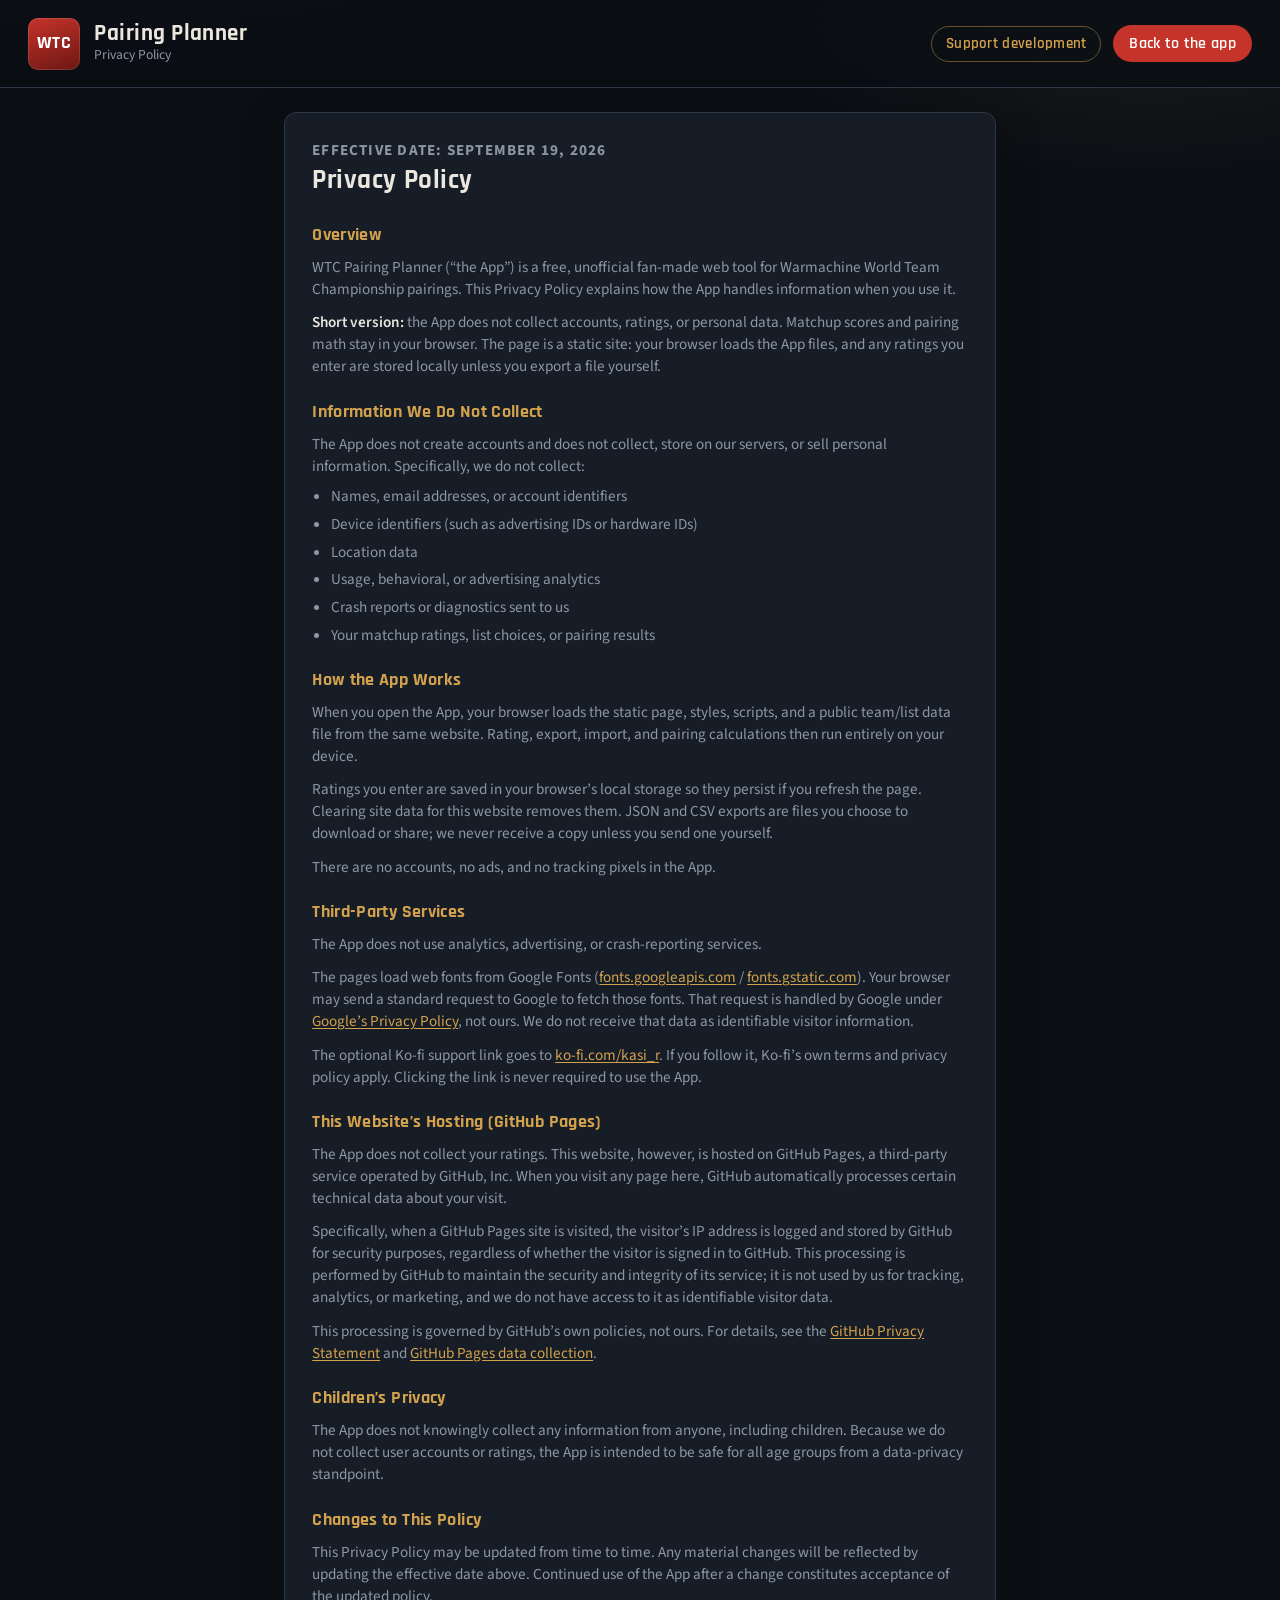
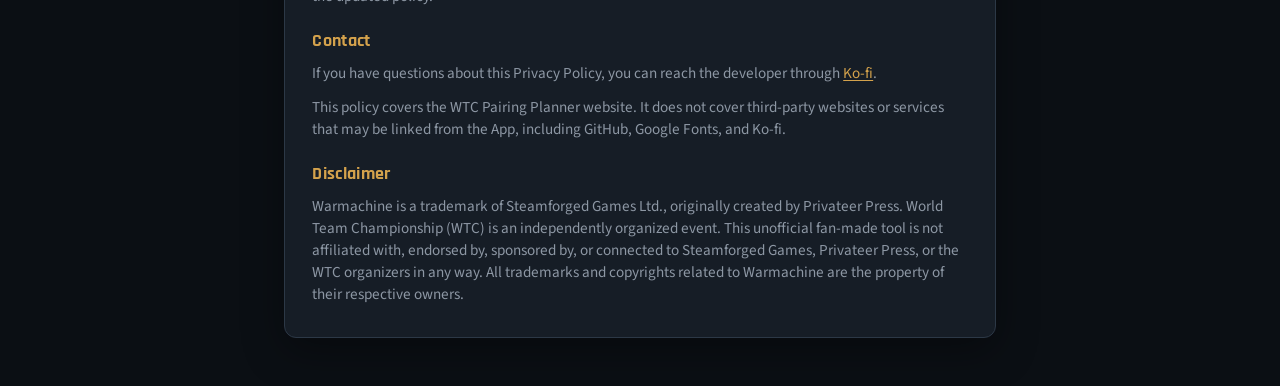
==== privacy.html @ e6e58d4b "Add a disclaimer and privacy policy. Co-authored-by: Cursor <cursoragent@cursor.com>" ====
<!DOCTYPE html>
<html lang="en">
<head>
  <meta charset="UTF-8">
  <meta name="viewport" content="width=device-width, initial-scale=1.0">
  <title>Privacy Policy — WTC Pairing Planner</title>
  <link rel="preconnect" href="https://fonts.googleapis.com">
  <link rel="preconnect" href="https://fonts.gstatic.com" crossorigin>
  <link href="https://fonts.googleapis.com/css2?family=Rajdhani:wght@500;600;700&family=Source+Sans+3:wght@400;500;600;700&display=swap" rel="stylesheet">
  <link rel="stylesheet" href="static/style.css?v=16">
</head>
<body class="legal-page">
  <header class="topbar">
    <a class="brand" href="index.html">
      <span class="brand-mark">WTC</span>
      <div>
        <h1>Pairing Planner</h1>
        <p>Privacy Policy</p>
      </div>
    </a>
    <div class="topbar-end">
      <a class="support-btn" href="https://ko-fi.com/kasi_r" target="_blank" rel="noopener noreferrer">Support development</a>
      <a class="tab" href="index.html">Back to the app</a>
    </div>
  </header>

  <main class="legal-main">
    <article class="legal-article">
      <p class="eyebrow">Effective date: September 19, 2026</p>
      <h2>Privacy Policy</h2>

      <h3>Overview</h3>
      <p>WTC Pairing Planner (“the App”) is a free, unofficial fan-made web tool for Warmachine World Team Championship pairings. This Privacy Policy explains how the App handles information when you use it.</p>
      <p><strong>Short version:</strong> the App does not collect accounts, ratings, or personal data. Matchup scores and pairing math stay in your browser. The page is a static site: your browser loads the App files, and any ratings you enter are stored locally unless you export a file yourself.</p>

      <h3>Information We Do Not Collect</h3>
      <p>The App does not create accounts and does not collect, store on our servers, or sell personal information. Specifically, we do not collect:</p>
      <ul>
        <li>Names, email addresses, or account identifiers</li>
        <li>Device identifiers (such as advertising IDs or hardware IDs)</li>
        <li>Location data</li>
        <li>Usage, behavioral, or advertising analytics</li>
        <li>Crash reports or diagnostics sent to us</li>
        <li>Your matchup ratings, list choices, or pairing results</li>
      </ul>

      <h3>How the App Works</h3>
      <p>When you open the App, your browser loads the static page, styles, scripts, and a public team/list data file from the same website. Rating, export, import, and pairing calculations then run entirely on your device.</p>
      <p>Ratings you enter are saved in your browser’s local storage so they persist if you refresh the page. Clearing site data for this website removes them. JSON and CSV exports are files you choose to download or share; we never receive a copy unless you send one yourself.</p>
      <p>There are no accounts, no ads, and no tracking pixels in the App.</p>

      <h3>Third-Party Services</h3>
      <p>The App does not use analytics, advertising, or crash-reporting services.</p>
      <p>The pages load web fonts from Google Fonts (<a href="https://fonts.googleapis.com" rel="noopener noreferrer">fonts.googleapis.com</a> / <a href="https://fonts.gstatic.com" rel="noopener noreferrer">fonts.gstatic.com</a>). Your browser may send a standard request to Google to fetch those fonts. That request is handled by Google under <a href="https://policies.google.com/privacy" target="_blank" rel="noopener noreferrer">Google’s Privacy Policy</a>, not ours. We do not receive that data as identifiable visitor information.</p>
      <p>The optional Ko-fi support link goes to <a href="https://ko-fi.com/kasi_r" target="_blank" rel="noopener noreferrer">ko-fi.com/kasi_r</a>. If you follow it, Ko-fi’s own terms and privacy policy apply. Clicking the link is never required to use the App.</p>

      <h3>This Website’s Hosting (GitHub Pages)</h3>
      <p>The App does not collect your ratings. This website, however, is hosted on GitHub Pages, a third-party service operated by GitHub, Inc. When you visit any page here, GitHub automatically processes certain technical data about your visit.</p>
      <p>Specifically, when a GitHub Pages site is visited, the visitor’s IP address is logged and stored by GitHub for security purposes, regardless of whether the visitor is signed in to GitHub. This processing is performed by GitHub to maintain the security and integrity of its service; it is not used by us for tracking, analytics, or marketing, and we do not have access to it as identifiable visitor data.</p>
      <p>This processing is governed by GitHub’s own policies, not ours. For details, see the <a href="https://docs.github.com/en/site-policy/privacy-policies/github-general-privacy-statement" target="_blank" rel="noopener noreferrer">GitHub Privacy Statement</a> and <a href="https://docs.github.com/en/pages/getting-started-with-github-pages/about-github-pages#data-collection" target="_blank" rel="noopener noreferrer">GitHub Pages data collection</a>.</p>

      <h3>Children’s Privacy</h3>
      <p>The App does not knowingly collect any information from anyone, including children. Because we do not collect user accounts or ratings, the App is intended to be safe for all age groups from a data-privacy standpoint.</p>

      <h3>Changes to This Policy</h3>
      <p>This Privacy Policy may be updated from time to time. Any material changes will be reflected by updating the effective date above. Continued use of the App after a change constitutes acceptance of the updated policy.</p>

      <h3>Contact</h3>
      <p>If you have questions about this Privacy Policy, you can reach the developer through <a href="https://ko-fi.com/kasi_r" target="_blank" rel="noopener noreferrer">Ko-fi</a>.</p>
      <p>This policy covers the WTC Pairing Planner website. It does not cover third-party websites or services that may be linked from the App, including GitHub, Google Fonts, and Ko-fi.</p>

      <h3>Disclaimer</h3>
      <p>Warmachine is a trademark of Steamforged Games Ltd., originally created by Privateer Press. World Team Championship (WTC) is an independently organized event. This unofficial fan-made tool is not affiliated with, endorsed by, sponsored by, or connected to Steamforged Games, Privateer Press, or the WTC organizers in any way. All trademarks and copyrights related to Warmachine are the property of their respective owners.</p>
    </article>
  </main>
</body>
</html>
---- static/style.css ----
:root {
  --bg: #0b0f14;
  --bg-2: #10161d;
  --surface: #161d26;
  --surface-2: #1d2631;
  --line: #2c3846;
  --text: #ece7de;
  --muted: #8d97a4;
  --crimson: #c5342b;
  --brass: #d4a24c;
  --good: #3ea36d;
  --mid: #c9a227;
  --focus: #4ea3d9;
  --radius: 12px;
  --shadow: 0 12px 40px rgba(0, 0, 0, 0.35);
}

* { box-sizing: border-box; margin: 0; padding: 0; }

html, body { min-height: 100%; }

body {
  font-family: "Source Sans 3", "Segoe UI", system-ui, sans-serif;
  background:
    radial-gradient(1200px 500px at 10% -10%, rgba(197, 52, 43, 0.16), transparent 50%),
    radial-gradient(900px 400px at 90% 0%, rgba(212, 162, 76, 0.08), transparent 45%),
    var(--bg);
  color: var(--text);
  line-height: 1.45;
}

h1, h2, h3, .brand-mark, .tab, .pill, .score-num {
  font-family: Rajdhani, "Segoe UI", sans-serif;
  letter-spacing: 0.02em;
}

.topbar {
  display: flex;
  justify-content: space-between;
  align-items: center;
  gap: 1.5rem;
  padding: 1.1rem 1.75rem;
  border-bottom: 1px solid var(--line);
  background: rgba(11, 15, 20, 0.85);
  backdrop-filter: blur(12px);
  position: sticky;
  top: 0;
  z-index: 20;
}

.brand { display: flex; align-items: center; gap: 0.9rem; }

.brand-mark {
  display: grid;
  place-items: center;
  width: 52px;
  height: 52px;
  border-radius: 10px;
  background: linear-gradient(160deg, var(--crimson), #6d1612);
  color: #fff;
  font-weight: 700;
  font-size: 1.15rem;
  box-shadow: inset 0 0 0 1px rgba(255, 255, 255, 0.12);
}

.brand h1 { font-size: 1.45rem; line-height: 1; }
.brand p { color: var(--muted); font-size: 0.85rem; }

.topbar-end {
  display: flex;
  align-items: center;
  gap: 0.75rem;
  flex-wrap: wrap;
  justify-content: flex-end;
}

.tabs {
  display: flex;
  gap: 0.4rem;
  padding: 0.25rem;
  background: var(--surface);
  border-radius: 999px;
  border: 1px solid var(--line);
}

.support-btn {
  display: inline-flex;
  align-items: center;
  padding: 0.4rem 0.85rem;
  border: 1px solid rgba(212, 162, 76, 0.45);
  border-radius: 999px;
  color: var(--brass);
  text-decoration: none;
  font-family: Rajdhani, "Segoe UI", sans-serif;
  font-size: 0.92rem;
  font-weight: 600;
  letter-spacing: 0.02em;
  background: transparent;
}

.support-btn:hover {
  border-color: var(--brass);
  background: rgba(212, 162, 76, 0.1);
  color: #e8c06a;
}

.tab {
  border: 0;
  background: transparent;
  color: var(--muted);
  padding: 0.45rem 1rem;
  border-radius: 999px;
  font-size: 1rem;
  font-weight: 600;
  cursor: pointer;
}

.tab.active {
  background: var(--crimson);
  color: #fff;
}

main { padding: 1.25rem 1.5rem 1.25rem; max-width: 1400px; margin: 0 auto; }

.about-footer {
  max-width: 720px;
  margin: 0 auto;
  padding: 0.25rem 1.5rem 2.25rem;
  color: var(--muted);
  font-size: 0.84rem;
  line-height: 1.5;
}

.about-footer p + p { margin-top: 0.65rem; }

.about-footer strong { color: var(--text); font-weight: 600; }

.about-footer a {
  color: var(--brass);
  text-decoration: underline;
  text-underline-offset: 2px;
}

.about-footer a:hover { color: #e8c06a; }

.about-footer details { margin-top: 0.85rem; }

.about-footer summary {
  cursor: pointer;
  color: var(--text);
  font-weight: 600;
}

.about-footer details p { margin-top: 0.55rem; }

.brand[href] { text-decoration: none; color: inherit; }

.legal-page .topbar { position: sticky; }

.legal-main {
  max-width: 760px;
  margin: 0 auto;
  padding: 1.5rem 1.5rem 3rem;
}

.legal-article {
  background: var(--surface);
  border: 1px solid var(--line);
  border-radius: var(--radius);
  box-shadow: var(--shadow);
  padding: 1.6rem 1.7rem 2rem;
}

.legal-article h2 {
  font-size: 1.7rem;
  margin-bottom: 1rem;
}

.legal-article h3 {
  font-size: 1.15rem;
  margin: 1.35rem 0 0.45rem;
  color: var(--brass);
}

.legal-article p, .legal-article li {
  color: var(--muted);
  font-size: 0.95rem;
}

.legal-article p + p { margin-top: 0.7rem; }

.legal-article ul {
  margin: 0.55rem 0 0 1.2rem;
  display: grid;
  gap: 0.35rem;
}

.legal-article a {
  color: var(--brass);
  text-underline-offset: 2px;
}

.legal-article a:hover { color: #e8c06a; }

.legal-article strong { color: var(--text); font-weight: 600; }

.legal-page .tab {
  display: inline-block;
  text-decoration: none;
  background: var(--crimson);
  color: #fff;
}

.tab-panel[hidden] { display: none !important; }

#tab-rate {
  display: grid;
  grid-template-columns: 300px minmax(0, 1fr);
  gap: 1.25rem;
}

.sidebar, .workspace, .pair-setup, .pair-card, .empty-state {
  background: var(--surface);
  border: 1px solid var(--line);
  border-radius: var(--radius);
  box-shadow: var(--shadow);
}

.sidebar {
  padding: 1.1rem;
  display: flex;
  flex-direction: column;
  gap: 0.85rem;
  height: fit-content;
  position: sticky;
  top: 92px;
}

.field {
  display: flex;
  flex-direction: column;
  gap: 0.3rem;
  font-size: 0.8rem;
  color: var(--muted);
  font-weight: 600;
  text-transform: uppercase;
  letter-spacing: 0.04em;
}

select, input[type="search"] {
  appearance: none;
  width: 100%;
  border: 1px solid var(--line);
  background: var(--bg-2);
  color: var(--text);
  border-radius: 8px;
  padding: 0.55rem 0.7rem;
  font: inherit;
  text-transform: none;
  letter-spacing: 0;
  font-weight: 500;
}

select:focus, input:focus, .score-btn:focus-visible, .btn:focus-visible, .team-item:focus-visible {
  outline: 2px solid var(--focus);
  outline-offset: 2px;
}

.progress-card { background: var(--surface-2); border-radius: 10px; padding: 0.8rem; }
.progress-head { display: flex; justify-content: space-between; font-size: 0.85rem; margin-bottom: 0.45rem; }
.progress-bar { height: 8px; background: var(--bg); border-radius: 99px; overflow: hidden; }
#rate-progress-fill {
  height: 100%;
  width: 0;
  background: linear-gradient(90deg, var(--crimson), var(--brass));
  transition: width 0.25s;
}

.hint { color: var(--muted); font-size: 0.85rem; font-weight: 400; text-transform: none; letter-spacing: 0; }
.hint kbd {
  display: inline-block;
  border: 1px solid var(--line);
  background: var(--bg);
  border-radius: 4px;
  padding: 0 0.3rem;
  font-size: 0.75rem;
}

.team-list {
  max-height: 42vh;
  overflow: auto;
  display: flex;
  flex-direction: column;
  gap: 0.3rem;
  padding-right: 0.2rem;
}

.team-item {
  display: flex;
  justify-content: space-between;
  align-items: center;
  gap: 0.5rem;
  width: 100%;
  text-align: left;
  border: 1px solid transparent;
  background: var(--bg-2);
  color: var(--text);
  border-radius: 8px;
  padding: 0.5rem 0.6rem;
  cursor: pointer;
  font: inherit;
}

.team-item:hover { border-color: var(--line); }
.team-item.active { border-color: var(--crimson); background: #2a1615; }
.team-item .name { font-weight: 600; font-size: 0.92rem; }
.team-item .meta { color: var(--muted); font-size: 0.75rem; }
.team-item.done { box-shadow: inset 3px 0 0 var(--good); }
.team-item.partial { box-shadow: inset 3px 0 0 var(--mid); }

.sidebar-actions { display: flex; flex-direction: column; gap: 0.45rem; }

.btn {
  border: 1px solid transparent;
  border-radius: 8px;
  padding: 0.6rem 0.9rem;
  font: inherit;
  font-weight: 600;
  cursor: pointer;
  text-align: center;
}

.btn:disabled { opacity: 0.4; cursor: not-allowed; }
.btn.primary { background: var(--crimson); color: #fff; }
.btn.primary:hover:not(:disabled) { background: #d44339; }
.btn.ghost { background: transparent; border-color: var(--line); color: var(--text); }
.btn.ghost:hover:not(:disabled) { background: var(--surface-2); }
.file-btn { display: block; cursor: pointer; }

.link-btn {
  background: none;
  border: 0;
  color: var(--brass);
  font: inherit;
  cursor: pointer;
  text-decoration: underline;
}

.workspace { min-height: 70vh; padding: 1.25rem; }

.empty-state {
  padding: 3rem 2rem;
  text-align: center;
  border: 0;
  box-shadow: none;
  background: transparent;
}
.empty-state h2 { font-size: 2rem; margin-bottom: 0.6rem; }
.empty-state p { color: var(--muted); max-width: 520px; margin: 0 auto; }

.board-head {
  display: flex;
  justify-content: space-between;
  gap: 1rem;
  align-items: flex-start;
  margin-bottom: 1.1rem;
  flex-wrap: wrap;
}

.eyebrow {
  color: var(--brass);
  text-transform: uppercase;
  font-size: 0.75rem;
  font-weight: 700;
  letter-spacing: 0.08em;
}
.board-head h2 { font-size: 2rem; line-height: 1; }
.board-nav { display: flex; align-items: center; gap: 0.5rem; }

.pill {
  min-width: 4.5rem;
  text-align: center;
  padding: 0.35rem 0.6rem;
  border-radius: 99px;
  background: var(--surface-2);
  border: 1px solid var(--line);
  font-weight: 700;
}

.player-rows { display: flex; flex-direction: column; gap: 0.7rem; }

.player-row {
  display: grid;
  grid-template-columns: minmax(180px, 1.2fr) auto;
  gap: 0.8rem;
  align-items: start;
  padding: 0.85rem 1rem;
  background: var(--bg-2);
  border: 1px solid var(--line);
  border-radius: 10px;
}

.player-row.focused { border-color: var(--focus); box-shadow: 0 0 0 1px var(--focus); }
.player-name { font-weight: 700; font-size: 1.05rem; }
.faction-row { display: flex; gap: 0.4rem; flex-wrap: wrap; margin-top: 0.2rem; }
.list-summary { color: var(--muted); font-size: 0.82rem; margin-top: 0.35rem; }
.list-actions { margin-top: 0.5rem; }

.rate-side { display: flex; flex-direction: column; align-items: flex-end; gap: 0.45rem; }
.matchup-list { width: min(100%, 280px); }
.matchup-list span { color: var(--brass); }

.chip {
  display: inline-flex;
  align-items: center;
  border-radius: 99px;
  padding: 0.1rem 0.5rem;
  font-size: 0.75rem;
  font-weight: 600;
  background: var(--surface-2);
  color: var(--muted);
}
.chip.army { color: #f1d8a8; background: #2b2416; }

.scores { display: flex; flex-wrap: wrap; gap: 0.3rem; }

.score-btn {
  width: 36px;
  height: 36px;
  border-radius: 8px;
  border: 1px solid var(--line);
  background: var(--surface);
  color: var(--muted);
  font-weight: 700;
  cursor: pointer;
}

.score-btn:hover { border-color: var(--brass); color: var(--text); }
.score-btn.selected { color: #0b0f14; border-color: transparent; }
.score-btn.s1 { background: #8b1e1a; }
.score-btn.s2 { background: #d3541f; }
.score-btn.s3 { background: #c9a227; }
.score-btn.s4 { background: #6aaa3d; }
.score-btn.s5 { background: #3ea36d; }

#tab-pair { display: flex; flex-direction: column; gap: 1.1rem; }

.pair-setup { padding: 1.25rem; display: flex; flex-direction: column; gap: 1rem; }
.pair-setup h2 { font-size: 1.7rem; }

.drop-zone {
  border: 2px dashed var(--line);
  border-radius: 10px;
  padding: 1.6rem;
  text-align: center;
  color: var(--muted);
}
.drop-zone.dragover { border-color: var(--brass); background: #241d12; }

.import-chips { display: flex; flex-wrap: wrap; gap: 0.45rem; min-height: 1.5rem; }

.import-chip {
  display: flex;
  align-items: center;
  gap: 0.45rem;
  background: var(--surface-2);
  border: 1px solid var(--line);
  border-radius: 99px;
  padding: 0.3rem 0.7rem;
  font-size: 0.85rem;
}
.import-chip button {
  border: 0;
  background: none;
  color: var(--muted);
  cursor: pointer;
  font-size: 1rem;
}

.pair-controls { display: flex; flex-wrap: wrap; align-items: end; gap: 1rem; }

.mode-field {
  border: 1px solid var(--line);
  border-radius: 10px;
  padding: 0.55rem 0.8rem;
  display: flex;
  gap: 1rem;
}
.mode-field legend { padding: 0 0.3rem; color: var(--muted); font-size: 0.75rem; }

.pair-results { display: flex; flex-direction: column; gap: 0.8rem; }

.pair-summary {
  display: grid;
  grid-template-columns: repeat(auto-fit, minmax(160px, 1fr));
  gap: 0.7rem;
}

.stat {
  background: var(--surface);
  border: 1px solid var(--line);
  border-radius: 10px;
  padding: 0.8rem 1rem;
}
.stat span { color: var(--muted); font-size: 0.8rem; display: block; }
.stat strong { font-size: 1.4rem; font-family: Rajdhani, sans-serif; }

.pair-toolbar {
  display: flex;
  justify-content: space-between;
  align-items: center;
  gap: 0.8rem;
  flex-wrap: wrap;
}
.pair-toolbar input { max-width: 280px; }

.pair-card { padding: 1rem 1.1rem; }
.pair-card-head {
  display: flex;
  justify-content: space-between;
  gap: 1rem;
  align-items: baseline;
  margin-bottom: 0.85rem;
}
.pair-card-head h3 { font-size: 1.35rem; }
.pair-score { font-size: 1.2rem; font-weight: 700; color: var(--brass); white-space: nowrap; }

.pairing-grid {
  display: grid;
  grid-template-columns: minmax(0, 1fr) minmax(0, 1.15fr) 4.75rem;
  column-gap: 1.25rem;
  align-items: start;
}
.pairing-head {
  color: var(--muted);
  font-size: 0.75rem;
  font-weight: 700;
  letter-spacing: 0.04em;
  text-transform: uppercase;
  padding: 0 0 0.4rem;
}
.pairing-head > div:last-child,
.pair-rating {
  text-align: right;
}
.pairing-row {
  padding: 0.55rem 0;
  border-top: 1px solid var(--line);
}
.pairing-grid .linkish {
  display: inline;
  text-align: left;
  overflow-wrap: anywhere;
}
.pair-sub {
  color: var(--muted);
  font-size: 0.8rem;
  margin-top: 0.12rem;
  overflow-wrap: anywhere;
}
.pair-list { color: var(--brass); }
.score-num {
  font-weight: 700;
  font-size: 1.15rem;
  font-variant-numeric: tabular-nums;
}
.score-num.low { color: #f07a72; }
.score-num.mid { color: var(--brass); }
.score-num.high { color: #7ee0a6; }

.matrix { width: 100%; border-collapse: collapse; margin-top: 0.8rem; font-size: 0.78rem; }
.matrix th, .matrix td { border: 1px solid #0d1218; padding: 0.35rem 0.3rem; text-align: center; }
.matrix th { background: var(--surface-2); font-weight: 600; color: var(--text); }
.matrix td { font-weight: 700; font-variant-numeric: tabular-nums; }
.matrix td.heat-1 { background: #8b1e1a; color: #f7e7e5; }
.matrix td.heat-2 { background: #d3541f; color: #16110c; }
.matrix td.heat-3 { background: #c9a227; color: #16110c; }
.matrix td.heat-4 { background: #6aaa3d; color: #10150c; }
.matrix td.heat-5 { background: #3ea36d; color: #0c140f; }
.matrix td.pick {
  outline: 2px solid #f3d48a;
  outline-offset: -2px;
  box-shadow: inset 0 0 0 1px #0b0f14;
}

.toast {
  position: fixed;
  bottom: 1.2rem;
  right: 1.2rem;
  background: var(--surface-2);
  border: 1px solid var(--brass);
  color: var(--text);
  padding: 0.7rem 1rem;
  border-radius: 8px;
  z-index: 50;
  box-shadow: var(--shadow);
}

details.matrix-wrap { margin-top: 0.6rem; color: var(--muted); font-size: 0.85rem; }

.modal[hidden] { display: none; }
.modal {
  position: fixed;
  inset: 0;
  z-index: 80;
  display: flex;
  align-items: flex-start;
  justify-content: center;
  padding: 4vh 1rem 2rem;
}
.modal-backdrop {
  position: absolute;
  inset: 0;
  background: rgba(6, 8, 12, 0.78);
}
.modal-content {
  position: relative;
  width: min(1100px, 100%);
  max-height: 90vh;
  overflow: auto;
  background: var(--surface);
  border: 1px solid var(--line);
  border-radius: var(--radius);
  box-shadow: var(--shadow);
  padding: 1.25rem 1.35rem 1.5rem;
}
.modal-close {
  position: absolute;
  top: 0.7rem;
  right: 0.9rem;
  border: 0;
  background: none;
  color: var(--text);
  font-size: 1.6rem;
  cursor: pointer;
}
.lists-grid {
  display: grid;
  grid-template-columns: repeat(auto-fit, minmax(280px, 1fr));
  gap: 1rem;
  margin-top: 1rem;
}
.list-card {
  background: var(--bg-2);
  border: 1px solid var(--line);
  border-radius: 10px;
  padding: 0.9rem 1rem;
}
.list-card h3 { font-size: 1.2rem; margin-bottom: 0.15rem; }
.list-card .caster { color: var(--brass); font-weight: 700; margin-bottom: 0.7rem; }
.list-entry {
  display: grid;
  grid-template-columns: 2.2rem 1fr;
  gap: 0.35rem;
  font-size: 0.88rem;
  padding: 0.12rem 0;
}
.list-entry.attachment { color: var(--muted); padding-left: 0.6rem; grid-template-columns: 2.2rem 1fr; }
.list-entry .pts { color: var(--muted); font-variant-numeric: tabular-nums; }
.commands { margin-top: 0.7rem; padding-top: 0.55rem; border-top: 1px solid var(--line); }
.commands span { display: block; color: var(--muted); font-size: 0.8rem; }

.linkish {
  background: none;
  border: 0;
  color: var(--brass);
  font: inherit;
  cursor: pointer;
  text-decoration: underline;
  padding: 0;
}

@media (max-width: 900px) {
  .topbar { flex-direction: column; align-items: stretch; }
  #tab-rate { grid-template-columns: 1fr; }
  .sidebar { position: static; }
  .player-row { grid-template-columns: 1fr; }
  .rate-side { align-items: stretch; }
  .team-list { max-height: 220px; }
}
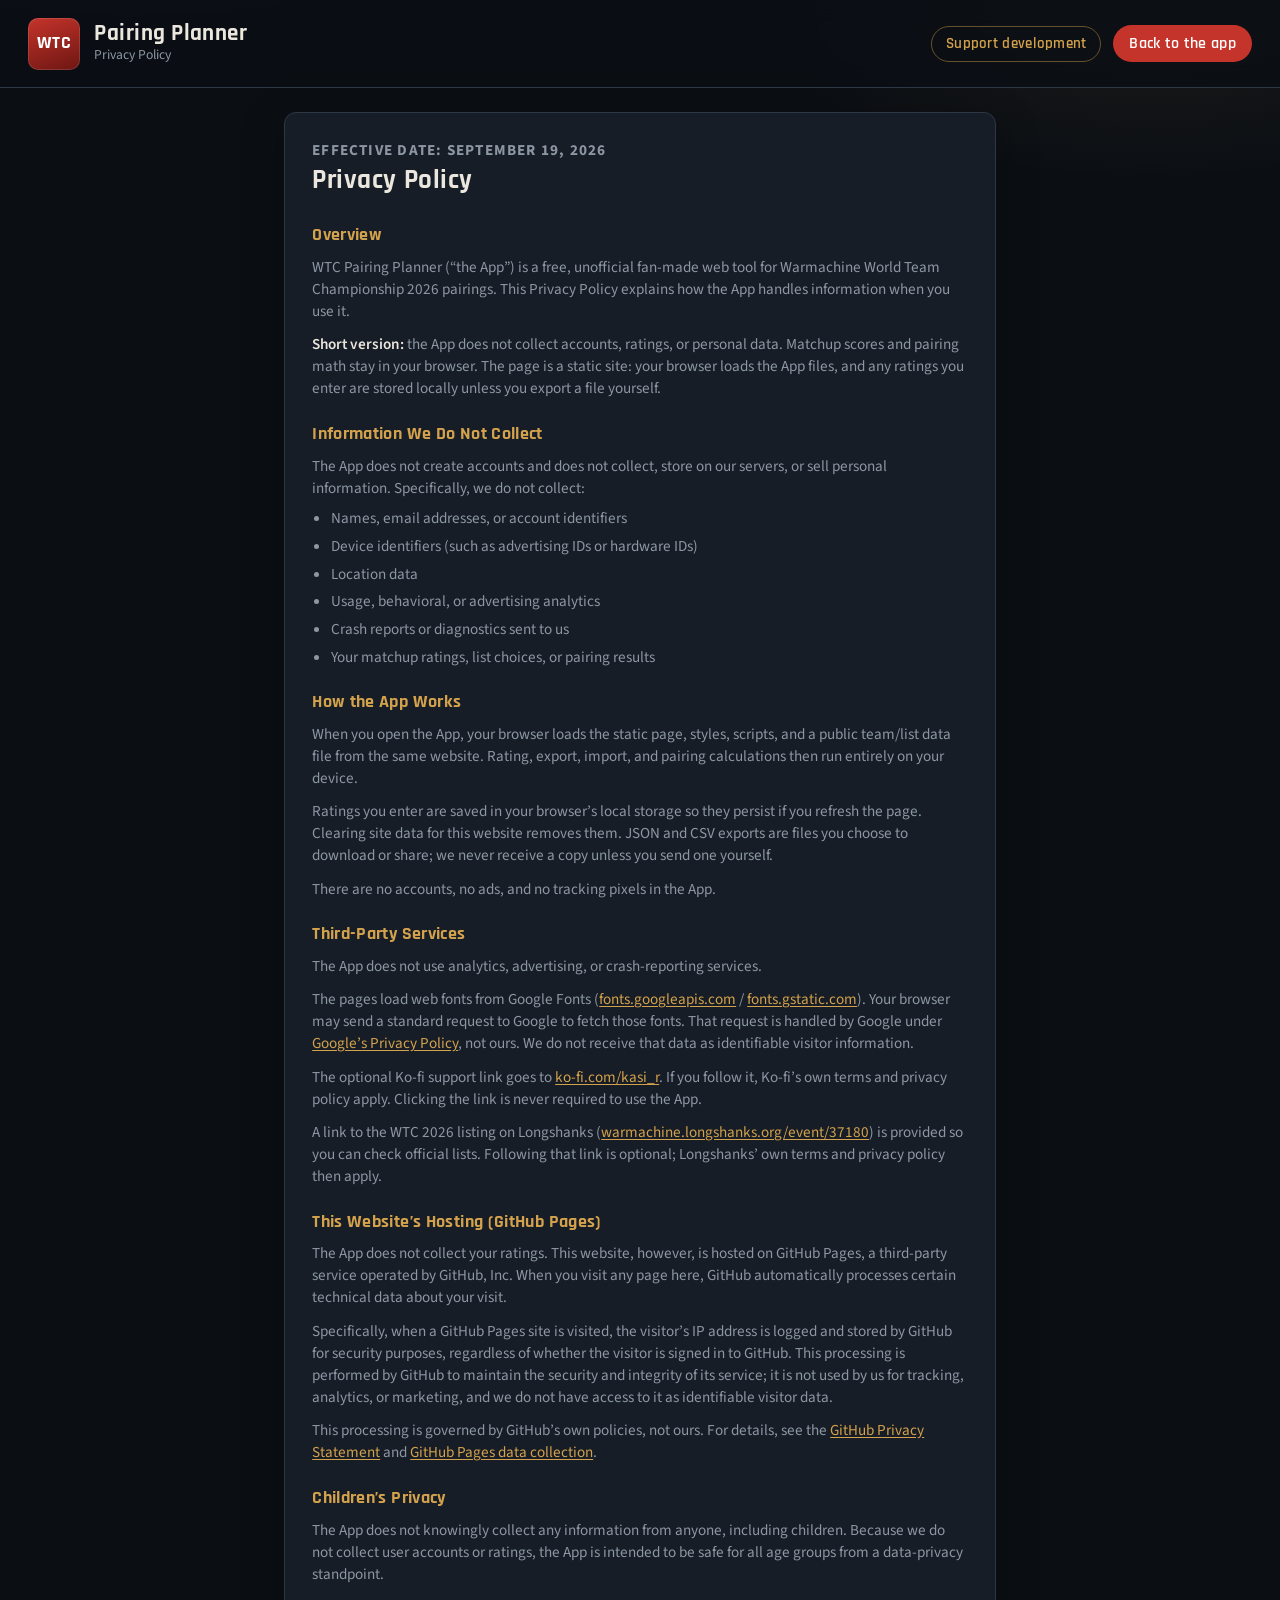
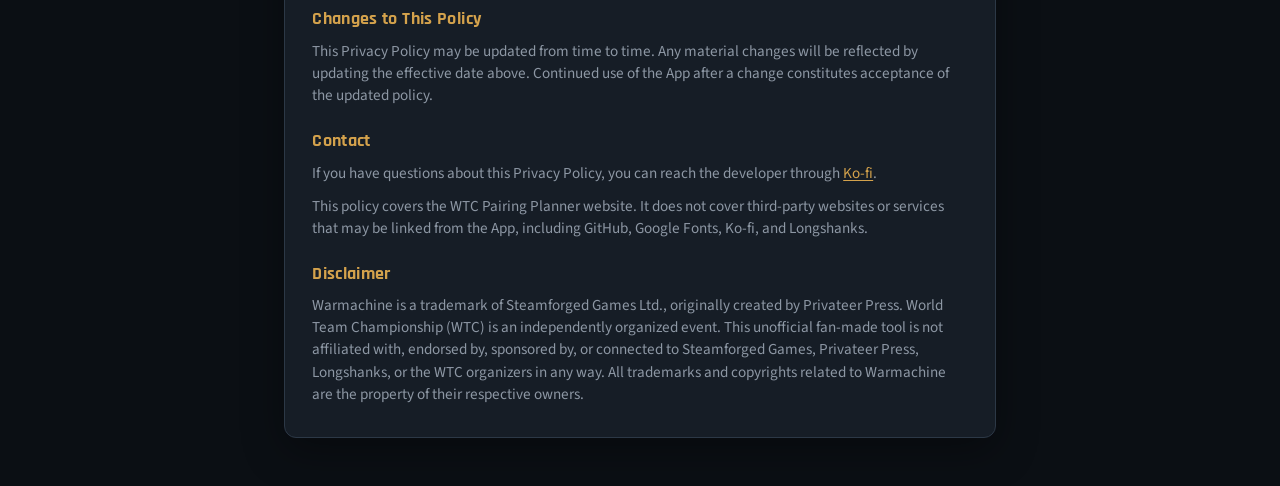
==== commit ee86c4c4: "Label the app as WTC 2026 and credit Longshanks as the list source. Co-authored-by: Cursor <cursorag" ====
--- a/privacy.html
+++ b/privacy.html
@@ -30,7 +30,7 @@
       <h2>Privacy Policy</h2>
 
       <h3>Overview</h3>
-      <p>WTC Pairing Planner (“the App”) is a free, unofficial fan-made web tool for Warmachine World Team Championship pairings. This Privacy Policy explains how the App handles information when you use it.</p>
+      <p>WTC Pairing Planner (“the App”) is a free, unofficial fan-made web tool for Warmachine World Team Championship 2026 pairings. This Privacy Policy explains how the App handles information when you use it.</p>
       <p><strong>Short version:</strong> the App does not collect accounts, ratings, or personal data. Matchup scores and pairing math stay in your browser. The page is a static site: your browser loads the App files, and any ratings you enter are stored locally unless you export a file yourself.</p>
 
       <h3>Information We Do Not Collect</h3>
@@ -53,6 +53,7 @@
       <p>The App does not use analytics, advertising, or crash-reporting services.</p>
       <p>The pages load web fonts from Google Fonts (<a href="https://fonts.googleapis.com" rel="noopener noreferrer">fonts.googleapis.com</a> / <a href="https://fonts.gstatic.com" rel="noopener noreferrer">fonts.gstatic.com</a>). Your browser may send a standard request to Google to fetch those fonts. That request is handled by Google under <a href="https://policies.google.com/privacy" target="_blank" rel="noopener noreferrer">Google’s Privacy Policy</a>, not ours. We do not receive that data as identifiable visitor information.</p>
       <p>The optional Ko-fi support link goes to <a href="https://ko-fi.com/kasi_r" target="_blank" rel="noopener noreferrer">ko-fi.com/kasi_r</a>. If you follow it, Ko-fi’s own terms and privacy policy apply. Clicking the link is never required to use the App.</p>
+      <p>A link to the WTC 2026 listing on Longshanks (<a href="https://warmachine.longshanks.org/event/37180/" target="_blank" rel="noopener noreferrer">warmachine.longshanks.org/event/37180</a>) is provided so you can check official lists. Following that link is optional; Longshanks’ own terms and privacy policy then apply.</p>
 
       <h3>This Website’s Hosting (GitHub Pages)</h3>
       <p>The App does not collect your ratings. This website, however, is hosted on GitHub Pages, a third-party service operated by GitHub, Inc. When you visit any page here, GitHub automatically processes certain technical data about your visit.</p>
@@ -67,10 +68,10 @@
 
       <h3>Contact</h3>
       <p>If you have questions about this Privacy Policy, you can reach the developer through <a href="https://ko-fi.com/kasi_r" target="_blank" rel="noopener noreferrer">Ko-fi</a>.</p>
-      <p>This policy covers the WTC Pairing Planner website. It does not cover third-party websites or services that may be linked from the App, including GitHub, Google Fonts, and Ko-fi.</p>
+      <p>This policy covers the WTC Pairing Planner website. It does not cover third-party websites or services that may be linked from the App, including GitHub, Google Fonts, Ko-fi, and Longshanks.</p>
 
       <h3>Disclaimer</h3>
-      <p>Warmachine is a trademark of Steamforged Games Ltd., originally created by Privateer Press. World Team Championship (WTC) is an independently organized event. This unofficial fan-made tool is not affiliated with, endorsed by, sponsored by, or connected to Steamforged Games, Privateer Press, or the WTC organizers in any way. All trademarks and copyrights related to Warmachine are the property of their respective owners.</p>
+      <p>Warmachine is a trademark of Steamforged Games Ltd., originally created by Privateer Press. World Team Championship (WTC) is an independently organized event. This unofficial fan-made tool is not affiliated with, endorsed by, sponsored by, or connected to Steamforged Games, Privateer Press, Longshanks, or the WTC organizers in any way. All trademarks and copyrights related to Warmachine are the property of their respective owners.</p>
     </article>
   </main>
 </body>
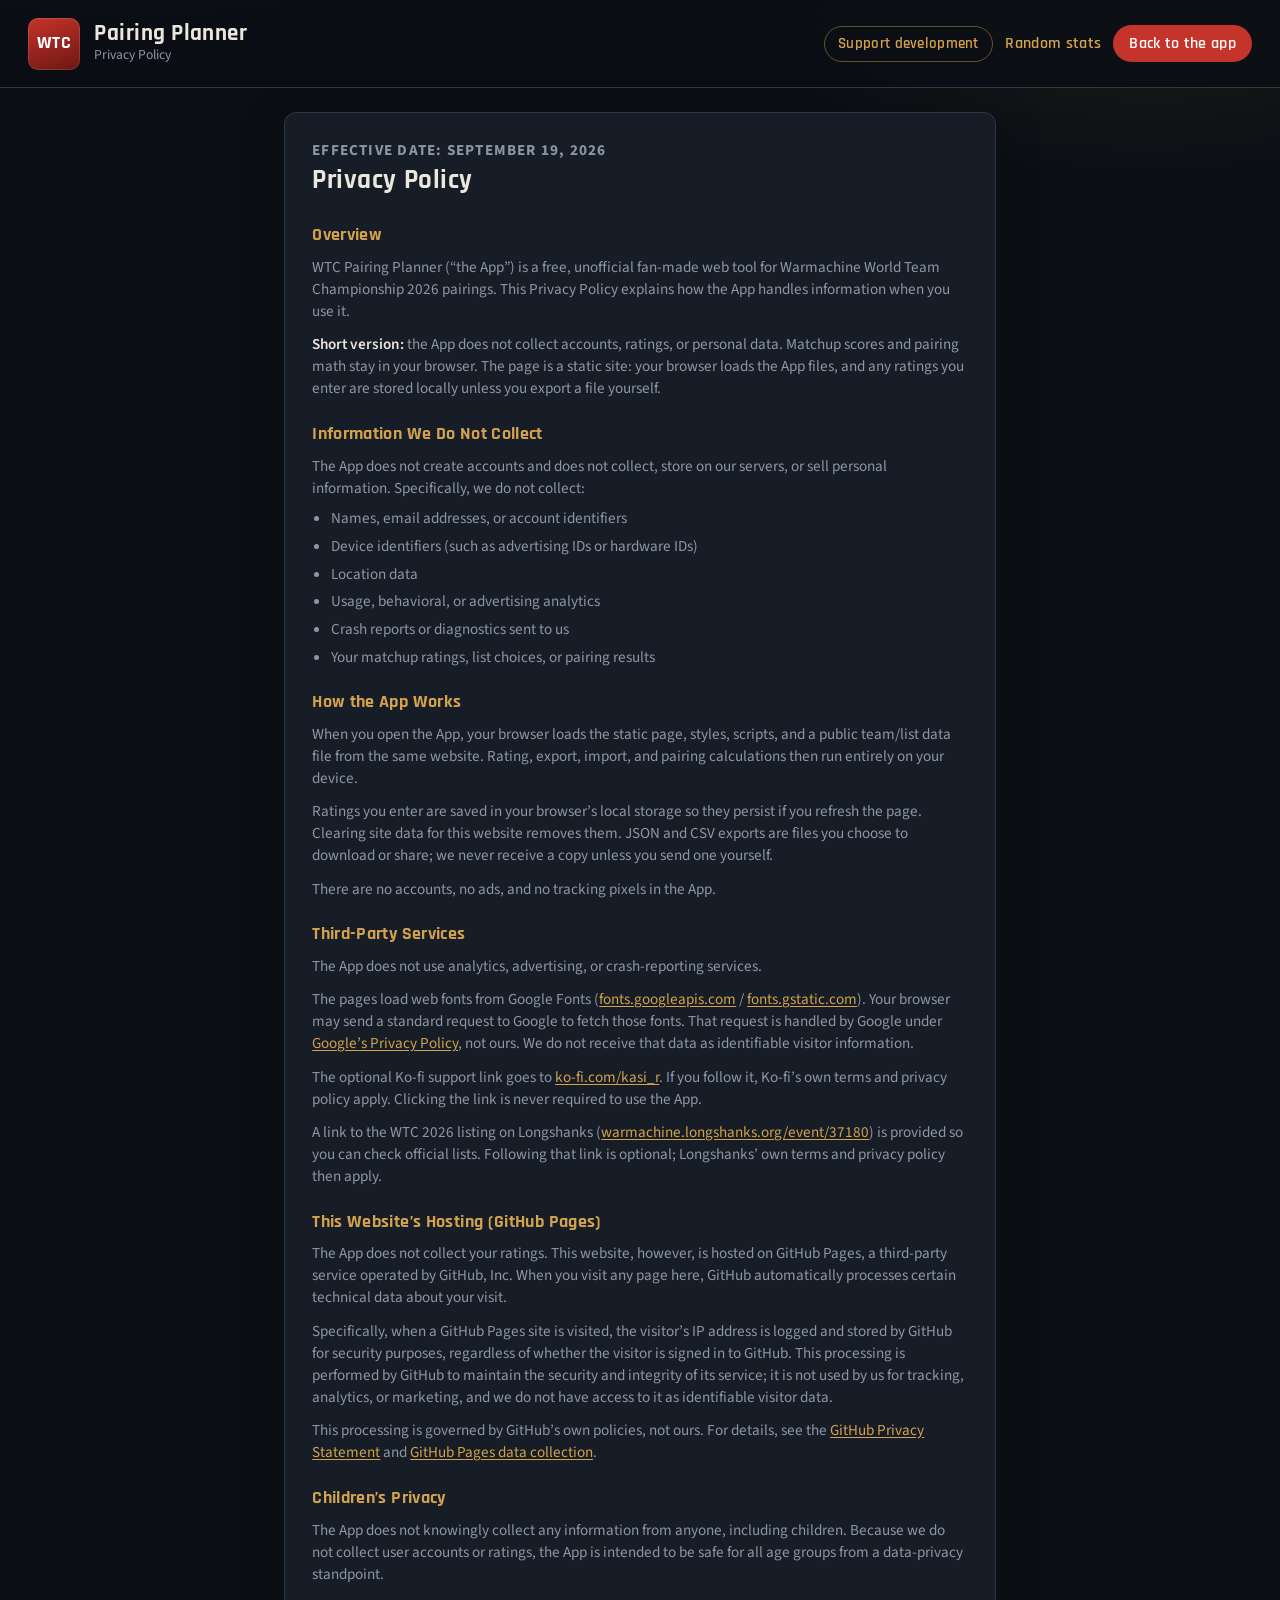
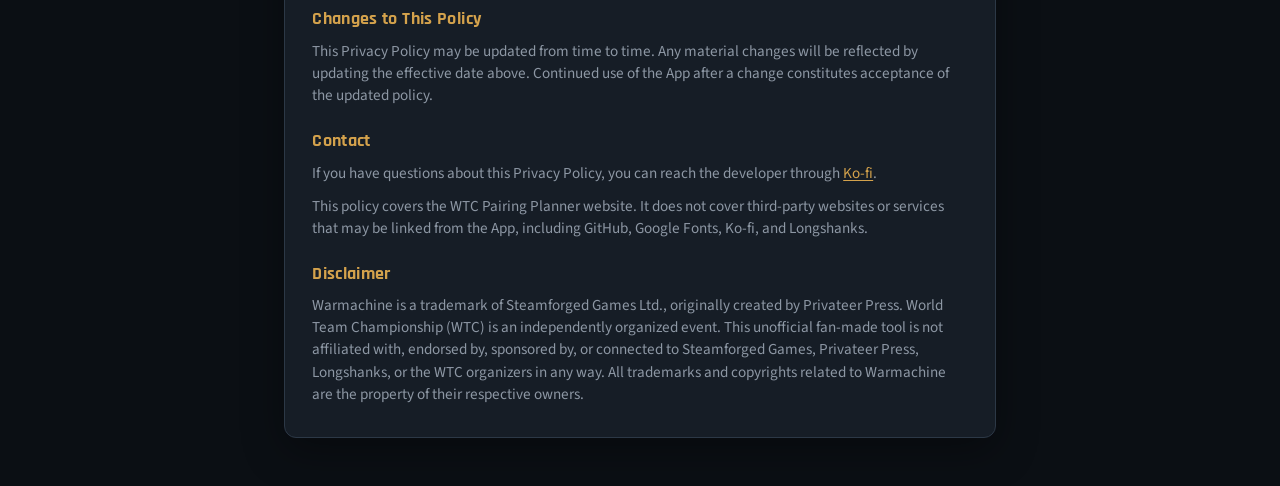
==== commit bd5969f2: "Add a Random stats page with army and Super Junior charts. Co-authored-by: Cursor <cursoragent@curso" ====
--- a/privacy.html
+++ b/privacy.html
@@ -7,7 +7,7 @@
   <link rel="preconnect" href="https://fonts.googleapis.com">
   <link rel="preconnect" href="https://fonts.gstatic.com" crossorigin>
   <link href="https://fonts.googleapis.com/css2?family=Rajdhani:wght@500;600;700&family=Source+Sans+3:wght@400;500;600;700&display=swap" rel="stylesheet">
-  <link rel="stylesheet" href="static/style.css?v=16">
+  <link rel="stylesheet" href="static/style.css?v=21">
 </head>
 <body class="legal-page">
   <header class="topbar">
@@ -20,6 +20,7 @@
     </a>
     <div class="topbar-end">
       <a class="support-btn" href="https://ko-fi.com/kasi_r" target="_blank" rel="noopener noreferrer">Support development</a>
+      <a class="nav-link" href="stats.html">Random stats</a>
       <a class="tab" href="index.html">Back to the app</a>
     </div>
   </header>
--- a/static/style.css
+++ b/static/style.css
@@ -204,7 +204,8 @@
 
 .legal-article strong { color: var(--text); font-weight: 600; }
 
-.legal-page .tab {
+.legal-page .tab,
+.stats-page .tab {
   display: inline-block;
   text-decoration: none;
   background: var(--crimson);
@@ -513,6 +514,154 @@
   flex-wrap: wrap;
 }
 .pair-toolbar input { max-width: 280px; }
+
+.pair-reports {
+  background: var(--surface);
+  border: 1px dashed var(--brass);
+  border-radius: var(--radius);
+  padding: 0.85rem 1.1rem;
+}
+.pair-reports > summary {
+  cursor: pointer;
+  list-style: none;
+  display: flex;
+  align-items: center;
+  gap: 0.85rem;
+}
+.pair-reports > summary::-webkit-details-marker { display: none; }
+.pair-reports > summary:hover { color: var(--text); }
+.reports-chevron {
+  width: 0.55rem;
+  height: 0.55rem;
+  flex: 0 0 auto;
+  border-right: 2px solid var(--brass);
+  border-bottom: 2px solid var(--brass);
+  transform: rotate(-45deg);
+  transition: transform 0.15s ease;
+  margin-left: 0.15rem;
+}
+.pair-reports[open] .reports-chevron { transform: rotate(45deg); }
+.reports-copy {
+  display: flex;
+  flex-direction: column;
+  gap: 0.12rem;
+  min-width: 0;
+}
+.pair-reports > summary strong {
+  font-size: 1.25rem;
+  font-family: Rajdhani, sans-serif;
+}
+.reports-action {
+  margin-left: auto;
+  flex: 0 0 auto;
+  color: var(--brass);
+  font-size: 0.82rem;
+  font-weight: 700;
+  letter-spacing: 0.04em;
+  text-transform: uppercase;
+}
+.reports-action::after { content: "Show"; }
+.pair-reports[open] .reports-action::after { content: "Hide"; }
+.pair-reports-body {
+  display: flex;
+  flex-direction: column;
+  gap: 1.05rem;
+  margin-top: 0.95rem;
+  padding-top: 0.9rem;
+  border-top: 1px solid var(--line);
+}
+.report-block h4 {
+  color: var(--muted);
+  font-size: 0.75rem;
+  letter-spacing: 0.06em;
+  text-transform: uppercase;
+  margin-bottom: 0.45rem;
+}
+.band-row {
+  display: grid;
+  grid-template-columns: repeat(3, minmax(0, 1fr));
+  gap: 0.6rem;
+}
+.band {
+  border: 1px solid var(--line);
+  border-radius: 10px;
+  padding: 0.7rem 0.85rem;
+}
+.band span, .band em {
+  display: block;
+  color: var(--muted);
+  font-size: 0.78rem;
+  font-style: normal;
+}
+.band strong {
+  display: block;
+  font-size: 1.7rem;
+  line-height: 1.1;
+  margin: 0.15rem 0 0.2rem;
+}
+.band.hard { background: #2c1413; }
+.band.even { background: #2c2612; }
+.band.good { background: #13261b; }
+.report-table {
+  width: 100%;
+  border-collapse: collapse;
+  font-size: 0.88rem;
+}
+.report-table th,
+.report-table td {
+  text-align: left;
+  padding: 0.42rem 0.5rem;
+  border-bottom: 1px solid var(--line);
+  vertical-align: top;
+}
+.report-table th {
+  color: var(--muted);
+  font-size: 0.72rem;
+  letter-spacing: 0.04em;
+  text-transform: uppercase;
+  font-weight: 700;
+}
+.report-table .num {
+  text-align: right;
+  font-variant-numeric: tabular-nums;
+  white-space: nowrap;
+}
+.report-table .warn { color: #f07a72; font-weight: 700; }
+.army-tip {
+  position: relative;
+  display: inline-block;
+  cursor: default;
+}
+.army-tip-preview { border-bottom: 1px dotted var(--brass); }
+.army-tip-pop {
+  display: none;
+  position: absolute;
+  right: 0;
+  bottom: calc(100% + 8px);
+  min-width: 260px;
+  z-index: 40;
+  background: var(--surface-2);
+  border: 1px solid var(--brass);
+  border-radius: 8px;
+  padding: 0.5rem 0.65rem;
+  box-shadow: var(--shadow);
+}
+.army-tip:hover .army-tip-pop,
+.army-tip:focus-within .army-tip-pop { display: block; }
+.army-tip-pop ol {
+  list-style: none;
+  display: flex;
+  flex-direction: column;
+  gap: 0.28rem;
+}
+.army-tip-pop li {
+  display: grid;
+  grid-template-columns: 1fr auto auto;
+  gap: 0.55rem;
+  align-items: baseline;
+}
+.army-tip-pop strong { font-variant-numeric: tabular-nums; color: var(--brass); }
+.army-tip-pop em { color: var(--muted); font-style: normal; font-size: 0.78rem; }
 
 .pair-card { padding: 1rem 1.1rem; }
 .pair-card-head {
@@ -670,6 +819,78 @@
   padding: 0;
 }
 
+.nav-link {
+  color: var(--brass);
+  text-decoration: none;
+  font-family: Rajdhani, "Segoe UI", sans-serif;
+  font-weight: 600;
+  font-size: 1rem;
+  letter-spacing: 0.02em;
+}
+.nav-link:hover { color: #e8c06a; text-decoration: underline; }
+
+.stats-main {
+  max-width: 1080px;
+  margin: 0 auto;
+  padding: 1.4rem 1.5rem 3rem;
+  display: flex;
+  flex-direction: column;
+  gap: 1rem;
+}
+.stats-hero h2 { font-size: 2rem; line-height: 1.1; margin-bottom: 0.35rem; }
+.stats-hero .hint { max-width: 46rem; margin-bottom: 1rem; }
+.stats-card {
+  background: var(--surface);
+  border: 1px solid var(--line);
+  border-radius: var(--radius);
+  padding: 1.1rem 1.15rem 1.2rem;
+}
+.stats-card h3 { font-size: 1.35rem; margin-bottom: 0.25rem; }
+.stats-card .field { max-width: 320px; margin: 0.7rem 0 0.85rem; }
+.stats-split { margin-top: 1rem; }
+
+.hbar {
+  display: flex;
+  flex-direction: column;
+  gap: 0.38rem;
+  margin-top: 0.7rem;
+}
+.hbar-row {
+  display: grid;
+  grid-template-columns: minmax(7.5rem, 16rem) minmax(0, 1fr) 4.6rem;
+  gap: 0.55rem;
+  align-items: center;
+}
+.hbar-label {
+  font-size: 0.88rem;
+  line-height: 1.2;
+  overflow-wrap: anywhere;
+}
+.hbar-track {
+  height: 0.7rem;
+  background: var(--surface-2);
+  border: 1px solid var(--line);
+  border-radius: 99px;
+  overflow: hidden;
+}
+.hbar-fill {
+  height: 100%;
+  background: linear-gradient(90deg, #8b1e1a, var(--brass));
+  border-radius: 99px;
+}
+.hbar-val {
+  text-align: right;
+  font-variant-numeric: tabular-nums;
+  font-weight: 700;
+  font-size: 0.88rem;
+}
+.hbar-val span {
+  display: block;
+  color: var(--muted);
+  font-weight: 500;
+  font-size: 0.72rem;
+}
+
 @media (max-width: 900px) {
   .topbar { flex-direction: column; align-items: stretch; }
   #tab-rate { grid-template-columns: 1fr; }
@@ -677,4 +898,7 @@
   .player-row { grid-template-columns: 1fr; }
   .rate-side { align-items: stretch; }
   .team-list { max-height: 220px; }
-}
+  .band-row { grid-template-columns: 1fr; }
+  .hbar-row { grid-template-columns: 1fr auto; }
+  .hbar-track { grid-column: 1 / -1; }
+}
